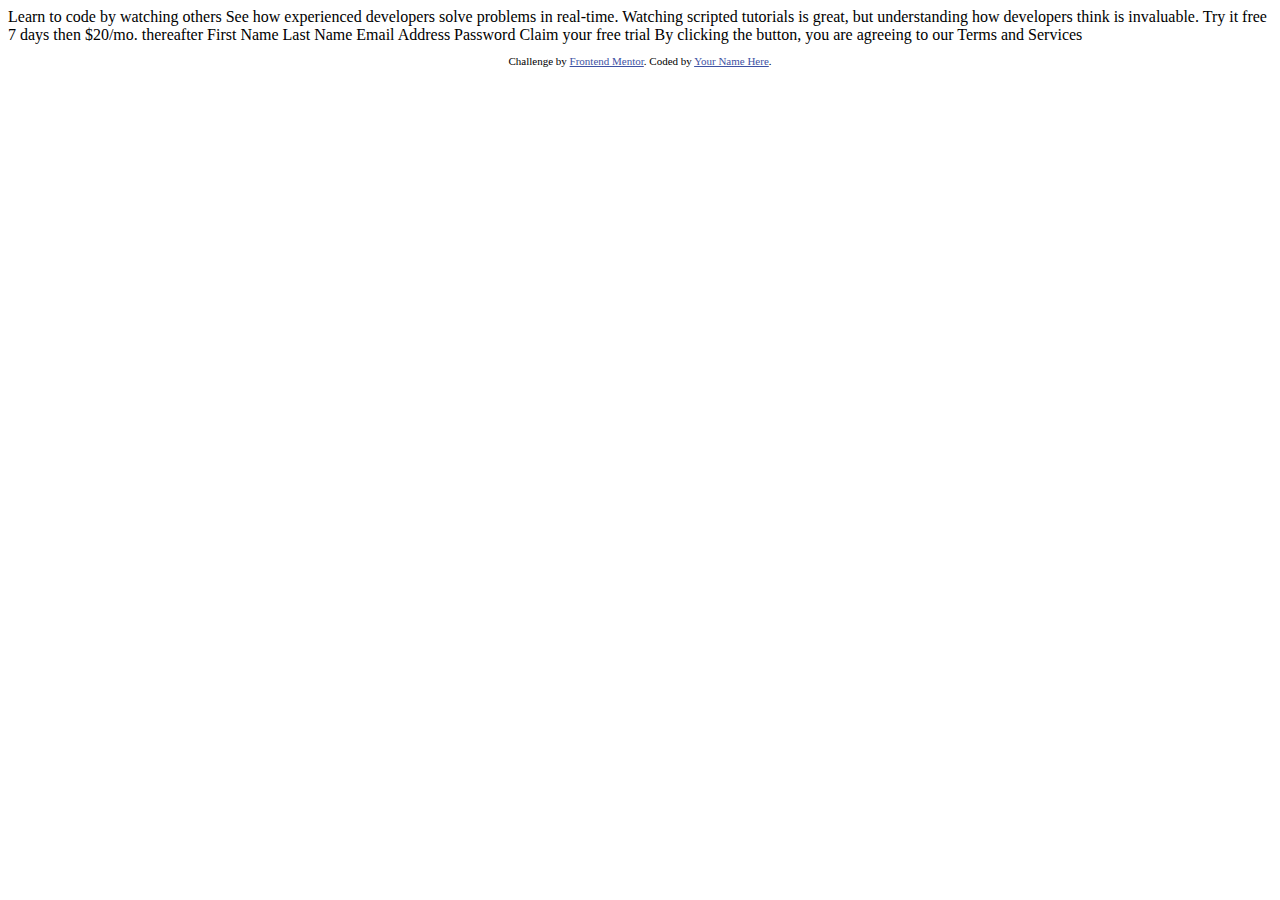
==== intro-component-with-signup-form-master/index.html @ 911c7e05 "Initial Commit" ====
<!DOCTYPE html>
<html lang="en">
<head>
  <meta charset="UTF-8">
  <meta name="viewport" content="width=device-width, initial-scale=1.0"> <!-- displays site properly based on user's device -->

  <link rel="icon" type="image/png" sizes="32x32" href="./images/favicon-32x32.png">
  
  <title>Frontend Mentor | Intro component with sign up form</title>

  <!-- Feel free to remove these styles or customise in your own stylesheet 👍 -->
  <style>
    .attribution { font-size: 11px; text-align: center; }
    .attribution a { color: hsl(228, 45%, 44%); }
  </style>
</head>
<body>

  Learn to code by watching others

  See how experienced developers solve problems in real-time. Watching scripted tutorials is great, 
  but understanding how developers think is invaluable. 

  Try it free 7 days then $20/mo. thereafter

  First Name 
  Last Name 
  Email Address
  Password

  Claim your free trial 

  By clicking the button, you are agreeing to our Terms and Services
  
  <footer>
    <p class="attribution">
      Challenge by <a href="https://www.frontendmentor.io?ref=challenge" target="_blank">Frontend Mentor</a>. 
      Coded by <a href="#">Your Name Here</a>.
    </p>
  </footer>
</body>
</html>
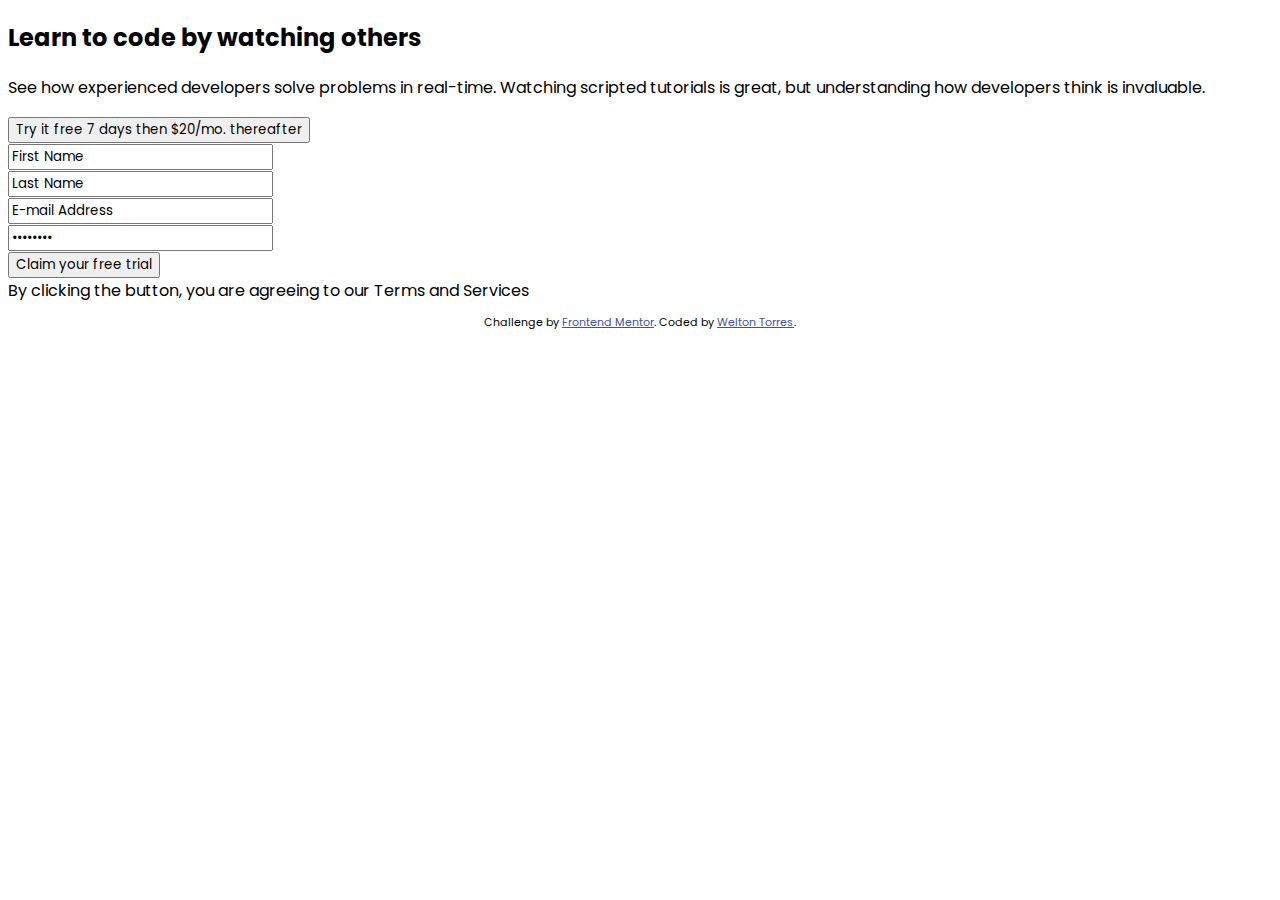
==== commit 504af831: "Update index.html" ====
--- a/intro-component-with-signup-form-master/index.html
+++ b/intro-component-with-signup-form-master/index.html
@@ -2,40 +2,56 @@
 <html lang="en">
 <head>
   <meta charset="UTF-8">
-  <meta name="viewport" content="width=device-width, initial-scale=1.0"> <!-- displays site properly based on user's device -->
-
+  <meta name="viewport" content="width=device-width, initial-scale=1.0"> 
+  <link rel="stylesheet" href="style.css">
+  <link href="https://fonts.googleapis.com/css2?family=Poppins:wght@400;500;600;700&display=swap" rel="stylesheet">
   <link rel="icon" type="image/png" sizes="32x32" href="./images/favicon-32x32.png">
   
-  <title>Frontend Mentor | Intro component with sign up form</title>
-
-  <!-- Feel free to remove these styles or customise in your own stylesheet 👍 -->
+  <title>Intro component with sign up form</title>
   <style>
     .attribution { font-size: 11px; text-align: center; }
     .attribution a { color: hsl(228, 45%, 44%); }
   </style>
 </head>
 <body>
+  <div class="container">
+    <div class="textbox">
+      <h2>Learn to code by watching others</h2>
 
-  Learn to code by watching others
+      <p>See how experienced developers solve problems in real-time. Watching scripted tutorials is great, 
+      but understanding how developers think is invaluable.</p> 
+    </div>  
+      
+    <button class="tryitfree">Try it free 7 days then $20/mo. thereafter</button>
 
-  See how experienced developers solve problems in real-time. Watching scripted tutorials is great, 
-  but understanding how developers think is invaluable. 
+    <form action="">
+      <div>
+        <input type="text" name="first-name" value="First Name">
+      </div>
+      <div>
+        <input type="text" name="last-name" value="Last Name">
+      </div>
+      <div>
+        <input type="e-mail" name="email" value="E-mail Address">
+      </div>
+      <div>
+        <input type="Password" name="password" value="Password">
+      </div>
+      <div class="claimfree"> 
+        <button>Claim your free trial</button> 
+      </div>   
 
-  Try it free 7 days then $20/mo. thereafter
+    </form>  
+    
 
-  First Name 
-  Last Name 
-  Email Address
-  Password
-
-  Claim your free trial 
-
-  By clicking the button, you are agreeing to our Terms and Services
+    <span class="termsandservices">  By clicking the button, you are agreeing to our Terms and Services</span>
+  
+  </div>
   
   <footer>
     <p class="attribution">
       Challenge by <a href="https://www.frontendmentor.io?ref=challenge" target="_blank">Frontend Mentor</a>. 
-      Coded by <a href="#">Your Name Here</a>.
+      Coded by <a href="#">Welton Torres</a>.
     </p>
   </footer>
 </body>
--- a/intro-component-with-signup-form-master/style.css
+++ b/intro-component-with-signup-form-master/style.css
@@ -0,0 +1,3 @@
+* {
+	font-family: 'Poppins', sans-serif;
+}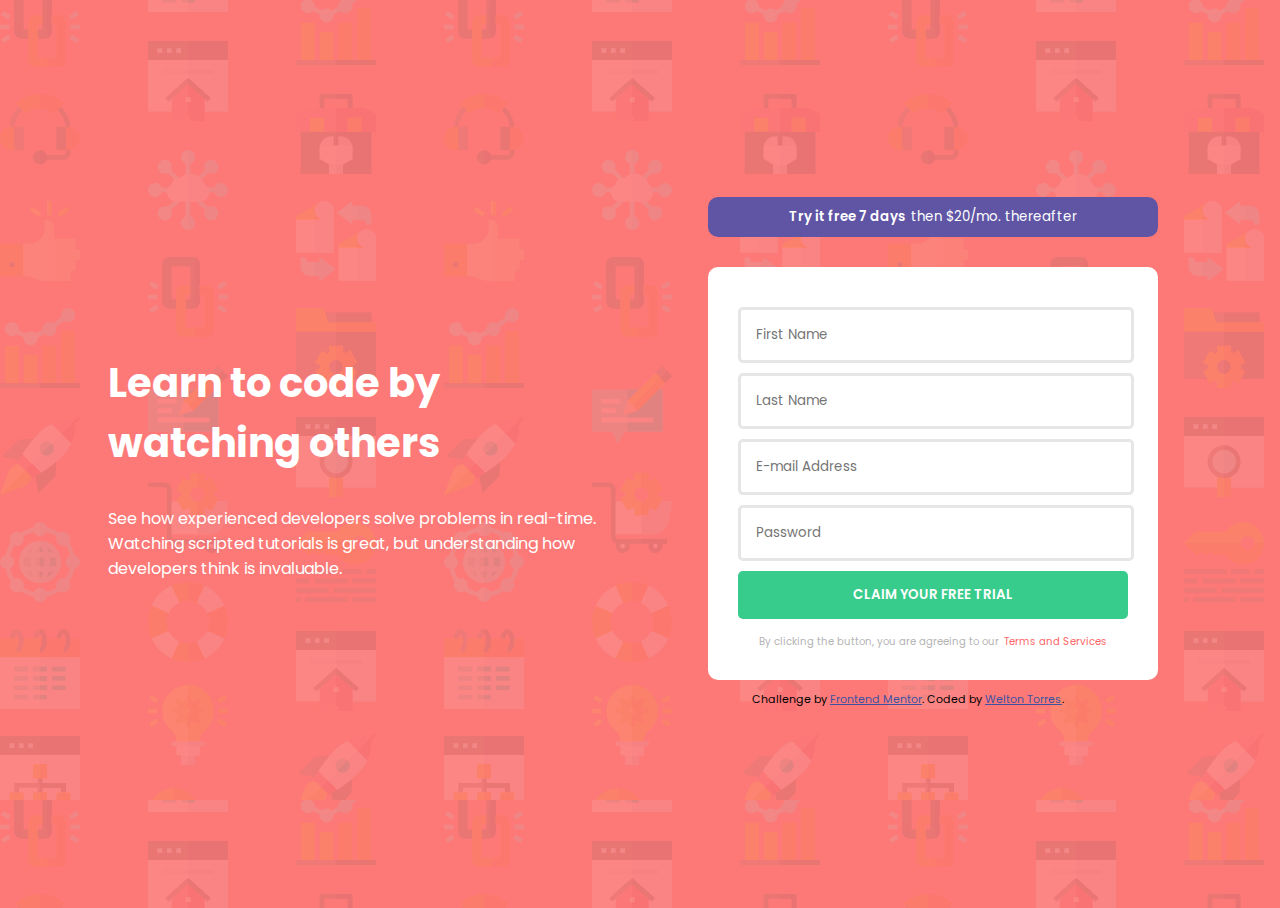
==== commit e4d23fb9: "Update style.css" ====
--- a/intro-component-with-signup-form-master/index.html
+++ b/intro-component-with-signup-form-master/index.html
@@ -14,45 +14,54 @@
   </style>
 </head>
 <body>
-  <div class="container">
-    <div class="textbox">
-      <h2>Learn to code by watching others</h2>
+  <div class="bigcontainer">
+    <div class="container1">
+      <div class="textbox">
+      <h2>Learn to code by<br> watching others</h2>
 
-      <p>See how experienced developers solve problems in real-time. Watching scripted tutorials is great, 
-      but understanding how developers think is invaluable.</p> 
+      <p>See how experienced developers solve problems in real-time.<br> Watching scripted tutorials is great, but understanding how <br>developers think is invaluable.</p> 
+      </div>
     </div>  
       
-    <button class="tryitfree">Try it free 7 days then $20/mo. thereafter</button>
+    
+    <div class="container2">
+      <button type="submit" class="tryitfree">
+          Try it free 7 days <span>then $20/mo. thereafter</span>
+      </button>
 
-    <form action="">
-      <div>
-        <input type="text" name="first-name" value="First Name">
-      </div>
-      <div>
-        <input type="text" name="last-name" value="Last Name">
-      </div>
-      <div>
-        <input type="e-mail" name="email" value="E-mail Address">
-      </div>
-      <div>
-        <input type="Password" name="password" value="Password">
-      </div>
-      <div class="claimfree"> 
-        <button>Claim your free trial</button> 
-      </div>   
-
-    </form>  
-    
-
-    <span class="termsandservices">  By clicking the button, you are agreeing to our Terms and Services</span>
-  
+      <div class="form">
+        <form action="">     
+          <div>
+            <input type="text" name="first-name" id="first-name" placeholder="First Name" required="required">
+          </div>
+          <div>
+            <input type="text" name="last-name" id="last-name" placeholder="Last Name">
+          </div>
+          <div>
+            <input type="e-mail" name="email" id="e-mail"placeholder="E-mail Address">
+          </div>
+          <div>
+            <input type="Password" name="password" id="password"placeholder="Password">
+          </div>             
+        
+          <div class="claimfree"> 
+            <button type="submit">
+              <p>Claim your free trial</p>
+              </button> 
+          </div> 
+       
+          <div class="termsandservices">   
+            By clicking the button, you are agreeing to our<span>Terms and Services</span>
+          </div>  
+        </form>
+         <footer>
+          <p class="attribution">
+            Challenge by <a href="https://www.frontendmentor.io?ref=challenge" target="_blank">Frontend Mentor</a>. 
+            Coded by <a href="#">Welton Torres</a>.
+          </p>
+        </footer>
+      </div>           
+    </div>    
   </div>
-  
-  <footer>
-    <p class="attribution">
-      Challenge by <a href="https://www.frontendmentor.io?ref=challenge" target="_blank">Frontend Mentor</a>. 
-      Coded by <a href="#">Welton Torres</a>.
-    </p>
-  </footer>
 </body>
 </html>--- a/intro-component-with-signup-form-master/style.css
+++ b/intro-component-with-signup-form-master/style.css
@@ -1,3 +1,133 @@
+
 * {
 	font-family: 'Poppins', sans-serif;
-}+	
+}
+
+
+html {
+	height: 100%;
+	background-image: url('bg-intro-desktop.png');
+	background-color: #FC7977;
+	
+}
+
+
+body {
+	display: flex;
+	width: 100%;
+	height: 100%;
+	min-height: 100%;
+	
+}
+
+
+.bigcontainer {
+	display: flex;
+	align-items: center;
+	justify-content: center;
+	
+}
+
+
+.container1 {
+	color: white;
+	padding: 100px;
+	width: 500px;
+	font-size: 16px;
+}
+	
+h2 {
+	font-size: 40px;
+}
+
+.container2 {
+	width: 400px;
+	margin-right: 50px;
+	
+}
+.tryitfree {
+	display: flex;
+	justify-content: center;
+	background-color: hsl(248, 32%, 49%);
+	color: white;
+	font-weight: 600;
+	border-radius: 10px;
+	border: none;
+	width: 450px;
+	padding: 10px;
+}
+
+.tryitfree span {
+	font-weight: 400;
+	margin-left: 5px;
+	display: flex;
+	align-items: center;
+	align-content: center;
+}
+
+form {
+	width: 390px;
+	display: flex;
+	flex-direction: column;
+	margin-top: 30px;
+	background-color: white;
+	border-radius: 10px;
+	padding: 30px;
+	
+}
+
+form input {
+	width: 360px;
+	display: flex;
+	border: solid;
+	border-color: #E6E6E6;
+	margin-top: 10px;
+	border-radius: 5px;
+	padding: 15px;
+	
+}
+
+.claimfree {
+	background-color: hsl(154, 59%, 51%);
+	display: flex;
+	justify-content: center;
+	color: white;
+	font-weight: 600;
+	border-radius: 5px;
+	border: none;
+	width: 390px;
+	margin-top: 10px;
+}
+
+.claimfree button {
+	background-color: hsl(154, 59%, 51%);
+	display: flex;
+	color: white;
+	border: none;
+	text-transform: uppercase;
+	font-weight: 600;
+}
+
+.termsandservices {
+	display: flex;
+	margin-top: 15px;
+}
+
+form .termsandservices {
+	color: #B3B3B3;
+	font-size: 10px;
+	justify-content: center;
+}
+
+.termsandservices span {
+	color: #FD6666;
+	font-size: 10px;
+	justify-content: center;
+	align-items: center;
+	margin-left: 5px;
+}
+
+footer {
+
+}
